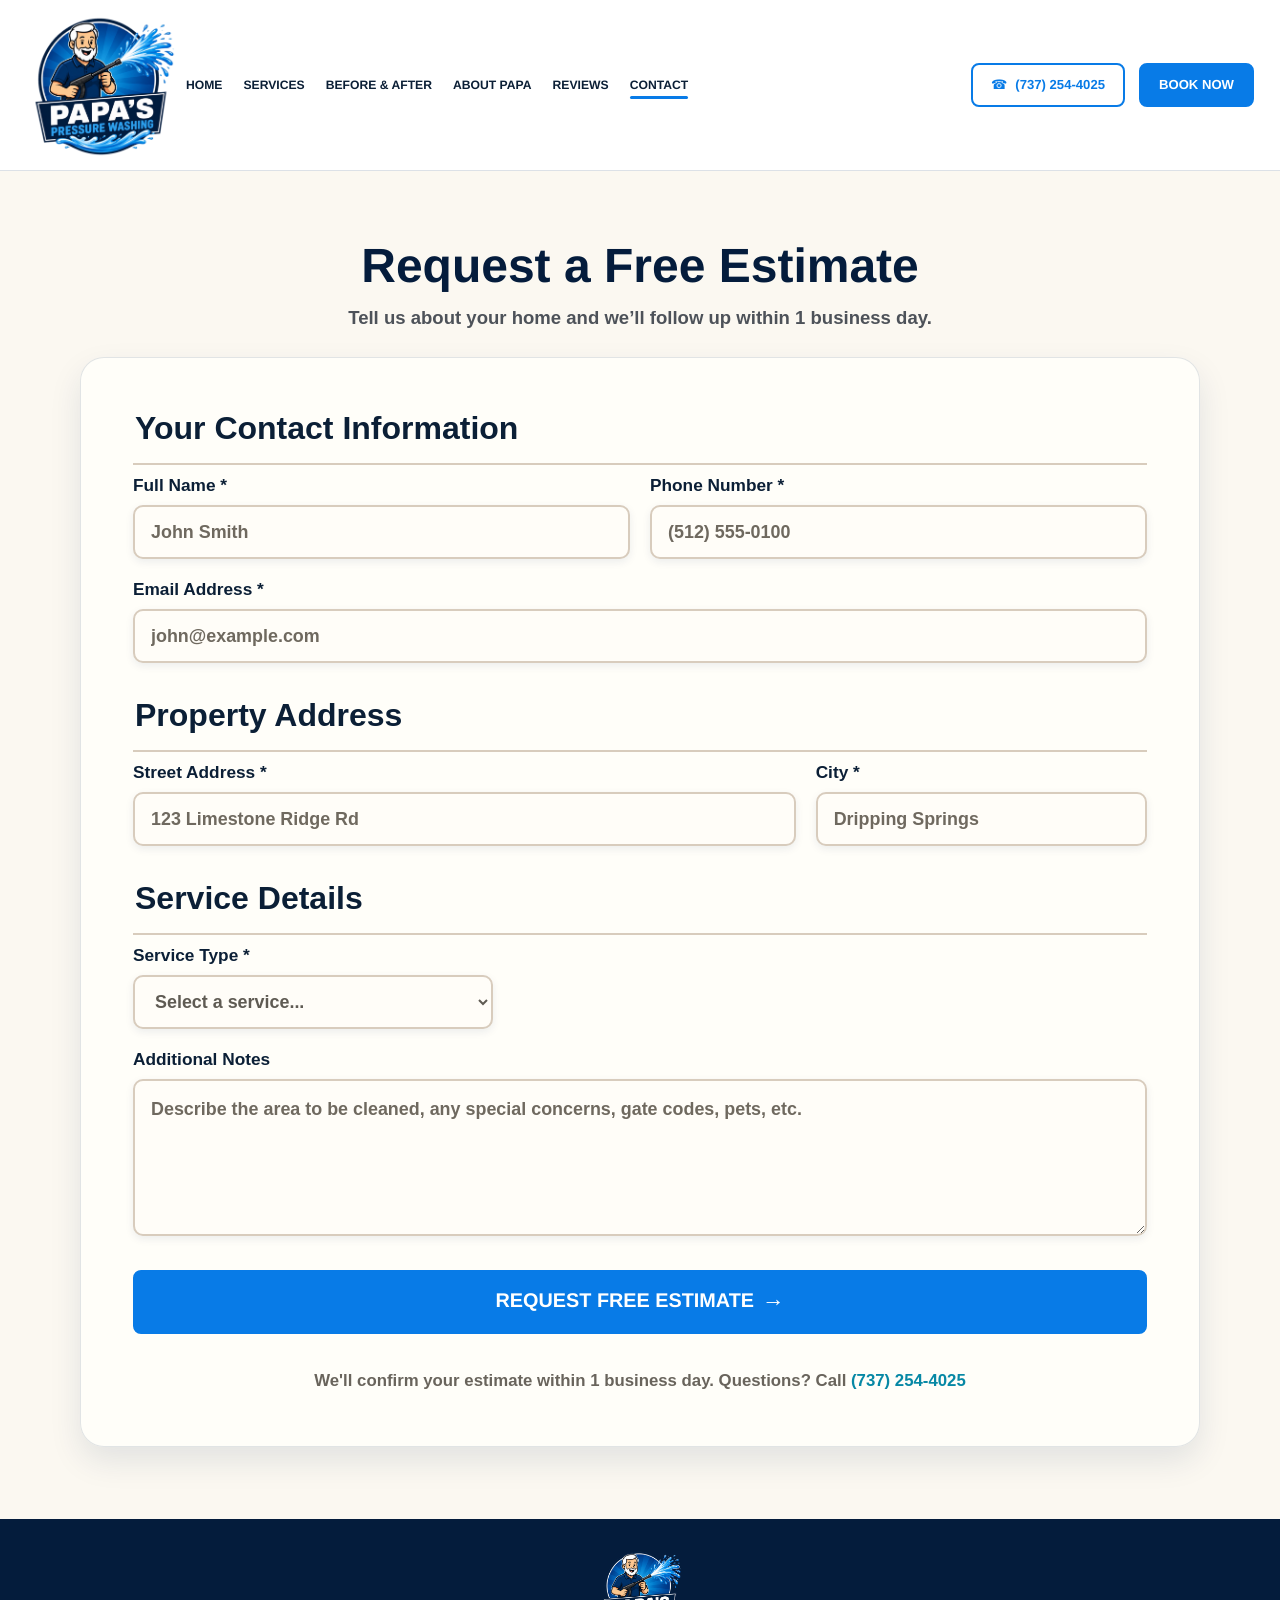
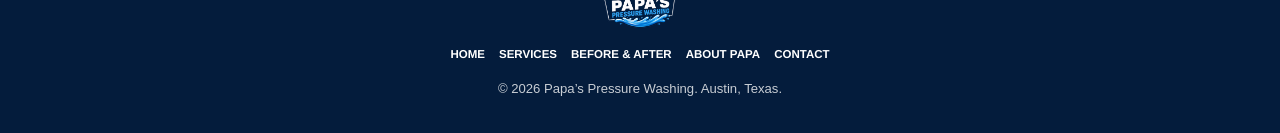
==== contact.html @ c8d40ce7 "Add files via upload" ====
<!doctype html>
<html lang="en">
<head>
  <meta charset="utf-8" />
  <meta name="viewport" content="width=device-width, initial-scale=1" />
  <title>Request a Free Estimate | Papa's Pressure Washing Austin</title>
  <meta name="description" content="Request a free estimate from Papa's Pressure Washing for Austin driveway cleaning, window cleaning, house washing, patios, sidewalks, and exterior cleaning." />
  <link rel="stylesheet" href="styles.css" />
</head>
<body class="contact-page">
  <a class="skip-link" href="#main">Skip to content</a>

  <header class="site-header" id="top">
    <a class="brand" href="index.html#top" aria-label="Papa's Pressure Washing home">
      <img src="assets/logo-high-res.png" alt="Papa's Pressure Washing logo" />
    </a>

    <nav class="main-nav" aria-label="Main navigation">
      <a href="index.html#top">Home</a>
      <a href="services.html">Services</a>
      <a href="index.html#before-after">Before &amp; After</a>
      <a href="index.html#why-papa">About Papa</a>
      <a href="index.html#why-papa">Reviews</a>
      <a href="contact.html" aria-current="page">Contact</a>
    </nav>

    <div class="header-actions" aria-label="Contact actions">
      <a class="phone-pill" href="tel:7372544025" data-phone-link>
        <span aria-hidden="true">☎</span>
        <span>(737) 254-4025</span>
      </a>
      <a class="btn btn-primary" href="#estimate-form">
        <span>Book Now</span>
      </a>
    </div>

    <button class="menu-toggle" type="button" aria-label="Open mobile menu" aria-controls="mobile-menu" aria-expanded="false" data-menu-toggle>
      <span aria-hidden="true"></span>
      <span aria-hidden="true"></span>
      <span aria-hidden="true"></span>
    </button>

    <div class="mobile-menu-backdrop" data-menu-backdrop hidden></div>
    <aside class="mobile-menu" id="mobile-menu" aria-label="Mobile navigation" hidden>
      <div class="mobile-menu-header">
        <img src="assets/logo-high-res.png" alt="Papa's Pressure Washing logo" />
        <button class="menu-close" type="button" aria-label="Close mobile menu" data-menu-close>
          <span aria-hidden="true">×</span>
        </button>
      </div>
      <nav class="mobile-menu-nav" aria-label="Mobile main navigation">
        <a href="index.html#top">Home</a>
        <a href="services.html">Services</a>
        <a href="index.html#before-after">Before &amp; After</a>
        <a href="index.html#why-papa">About Papa</a>
        <a href="index.html#why-papa">Reviews</a>
        <a href="contact.html" aria-current="page">Contact</a>
      </nav>
      <div class="mobile-menu-actions">
        <a class="btn btn-primary" href="#estimate-form">Schedule Your Cleaning</a>
        <a class="btn btn-secondary" href="tel:7372544025" data-phone-link>Call Papa Now</a>
      </div>
    </aside>
  </header>

  <main id="main">
    <section class="contact-section section">
      <div class="contact-intro">
        <h1>Request a Free Estimate</h1>
        <p>Tell us about your home and we’ll follow up within 1 business day.</p>
      </div>

      <div class="estimate-card">
        <form id="estimate-form" class="estimate-form" name="contact" method="POST" data-netlify="true" netlify-honeypot="bot-field" action="/thank-you.html">
          <input type="hidden" name="form-name" value="contact" />
          <p class="form-hidden">
            <label>Do not fill this out if you are human: <input name="bot-field" /></label>
          </p>

          <fieldset>
            <legend>Your Contact Information</legend>
            <div class="form-grid form-grid-two">
              <label>
                <span>Full Name *</span>
                <input type="text" name="full-name" autocomplete="name" placeholder="John Smith" required />
              </label>
              <label>
                <span>Phone Number *</span>
                <input type="tel" name="phone" autocomplete="tel" placeholder="(512) 555-0100" required />
              </label>
            </div>
            <label>
              <span>Email Address *</span>
              <input type="email" name="email" autocomplete="email" placeholder="john@example.com" required />
            </label>
          </fieldset>

          <fieldset>
            <legend>Property Address</legend>
            <div class="form-grid form-grid-address">
              <label>
                <span>Street Address *</span>
                <input type="text" name="street-address" autocomplete="street-address" placeholder="123 Limestone Ridge Rd" required />
              </label>
              <label>
                <span>City *</span>
                <input type="text" name="city" autocomplete="address-level2" placeholder="Dripping Springs" required />
              </label>
            </div>
          </fieldset>

          <fieldset>
            <legend>Service Details</legend>
            <label class="service-select-label">
              <span>Service Type *</span>
              <select name="service-type" required>
                <option value="" selected disabled>Select a service...</option>
                <option value="Driveway & Concrete Cleaning">Driveway &amp; Concrete Cleaning</option>
                <option value="Window Cleaning">Window Cleaning</option>
                <option value="House Washing">House Washing</option>
                <option value="Deck & Patio Cleaning">Deck &amp; Patio Cleaning</option>
                <option value="Sidewalk Cleaning">Sidewalk Cleaning</option>
                <option value="Other">Other</option>
              </select>
            </label>

            <label>
              <span>Additional Notes</span>
              <textarea name="additional-notes" rows="5" placeholder="Describe the area to be cleaned, any special concerns, gate codes, pets, etc."></textarea>
            </label>
          </fieldset>

          <button class="btn btn-primary estimate-submit" type="submit">Request Free Estimate</button>
          <p class="estimate-footnote">We'll confirm your estimate within 1 business day. Questions? Call <a href="tel:7372544025" data-phone-link>(737) 254-4025</a></p>
        </form>
      </div>
    </section>
  </main>

  <footer class="site-footer">
    <a class="footer-brand" href="index.html#top" aria-label="Papa's Pressure Washing home">
      <img src="assets/logo-high-res.png" alt="Papa's Pressure Washing logo" />
    </a>
    <nav aria-label="Footer navigation">
      <a href="index.html#top">Home</a>
      <a href="services.html">Services</a>
      <a href="index.html#before-after">Before &amp; After</a>
      <a href="index.html#why-papa">About Papa</a>
      <a href="contact.html">Contact</a>
    </nav>
    <p>© <span id="year"></span> Papa’s Pressure Washing. Austin, Texas.</p>
  </footer>

  <div class="mobile-cta" aria-label="Quick contact actions">
    <a href="tel:7372544025" data-phone-link>
      <span aria-hidden="true">☎</span>
      <span>Call Papa</span>
    </a>
    <a href="#estimate-form">
      <span>Schedule Now</span>
    </a>
  </div>

  <script src="script.js"></script>
</body>
</html>
---- styles.css ----
:root {
  --navy: #082a57;
  --navy-deep: #041c3c;
  --blue: #087be7;
  --blue-dark: #0564c2;
  --sky: #e7f7ff;
  --sky-strong: #cfefff;
  --yellow: #ffd45d;
  --green: #78b95d;
  --cream: #fff7e8;
  --ink: #0b1f36;
  --muted: #52667d;
  --white: #ffffff;
  --line: rgba(8, 42, 87, 0.14);
  --shadow: 0 18px 44px rgba(8, 42, 87, 0.16);
  --shadow-soft: 0 12px 26px rgba(8, 42, 87, 0.1);
  --radius: 8px;
}

* {
  box-sizing: border-box;
}

html {
  scroll-behavior: smooth;
  scroll-padding-top: 94px;
  text-rendering: optimizeLegibility;
  -webkit-text-size-adjust: 100%;
}

body {
  margin: 0;
  padding-bottom: 76px;
  color: var(--ink);
  background: var(--white);
  font-family: "Avenir Next", "Trebuchet MS", Arial, sans-serif;
  font-synthesis-weight: none;
  letter-spacing: 0;
  -webkit-font-smoothing: antialiased;
  -moz-osx-font-smoothing: grayscale;
}

img {
  display: block;
  max-width: 100%;
}

a {
  color: inherit;
}

p {
  margin: 0;
  line-height: 1.55;
}

h1,
h2,
h3 {
  margin: 0;
  color: var(--navy);
  font-family: "Avenir Next", "Trebuchet MS", Arial, sans-serif;
  font-weight: 900;
  letter-spacing: 0;
  text-rendering: geometricPrecision;
}

h1,
h2 {
  text-transform: uppercase;
}

h1 {
  max-width: 760px;
  font-family: "Avenir Next Condensed", "Arial Narrow", "Arial Black", sans-serif;
  font-size: 3.05rem;
  line-height: 0.95;
  color: var(--navy-deep);
}

h1 > span {
  display: block;
  white-space: nowrap;
}

.headline-blue {
  color: var(--blue);
  font-size: 0.9em;
}

h2 {
  font-size: 2.4rem;
  line-height: 1;
}

h3 {
  font-size: 1.08rem;
  line-height: 1.1;
}

.skip-link {
  position: absolute;
  left: 12px;
  top: 12px;
  z-index: 200;
  transform: translateY(-160%);
  padding: 10px 12px;
  border-radius: var(--radius);
  color: var(--white);
  background: var(--navy);
  font-weight: 900;
}

.skip-link:focus {
  transform: translateY(0);
}

.site-header {
  position: sticky;
  top: 0;
  z-index: 100;
  display: flex;
  align-items: center;
  justify-content: space-between;
  min-height: 82px;
  padding: 10px 16px;
  border-bottom: 1px solid var(--line);
  background: rgba(255, 255, 255, 0.94);
  backdrop-filter: blur(16px);
}

.brand {
  display: inline-flex;
  align-items: center;
  flex: 0 0 auto;
  text-decoration: none;
}

.brand img {
  width: auto;
  height: auto;
  max-width: 104px;
  border-radius: var(--radius);
  background: transparent;
  object-fit: contain;
}

.main-nav,
.header-actions {
  display: none;
}

.main-nav {
  align-items: center;
  gap: 20px;
  font-size: 0.8rem;
  font-weight: 900;
  text-transform: uppercase;
  text-rendering: geometricPrecision;
}

.main-nav a {
  position: relative;
  text-decoration: none;
}

.main-nav a::after {
  position: absolute;
  right: 0;
  bottom: -7px;
  left: 0;
  height: 3px;
  border-radius: 99px;
  background: var(--blue);
  content: "";
  opacity: 0;
  transform: translateY(4px);
  transition: opacity 160ms ease, transform 160ms ease;
}

.main-nav a:hover::after,
.main-nav a:focus-visible::after,
.main-nav a[aria-current="page"]::after {
  opacity: 1;
  transform: translateY(0);
}

.btn,
.phone-pill {
  display: inline-flex;
  align-items: center;
  justify-content: center;
  gap: 8px;
  min-height: 46px;
  border: 2px solid var(--blue);
  border-radius: var(--radius);
  font-size: 0.86rem;
  font-weight: 900;
  line-height: 1;
  text-align: center;
  text-decoration: none;
  text-transform: uppercase;
  white-space: nowrap;
  -webkit-font-smoothing: antialiased;
  -moz-osx-font-smoothing: grayscale;
  text-rendering: geometricPrecision;
  transition: transform 160ms ease, box-shadow 160ms ease, background 160ms ease;
}

.btn {
  padding: 13px 18px;
}

.btn:hover,
.btn:focus-visible,
.phone-pill:hover,
.phone-pill:focus-visible {
  transform: translateY(-2px);
  box-shadow: var(--shadow-soft);
}

.btn-primary {
  color: var(--white);
  background: var(--blue);
}

.btn-primary:hover,
.btn-primary:focus-visible {
  background: var(--blue-dark);
}

.btn-secondary {
  color: var(--navy);
  background: var(--white);
}

.btn-secondary-dark {
  color: var(--white);
  border-color: rgba(255, 255, 255, 0.75);
  background: transparent;
}

.btn-outline {
  color: var(--blue);
  background: var(--white);
}

.btn-large {
  min-height: 52px;
  padding: 16px 20px;
}

.btn-small {
  min-height: 40px;
  padding: 12px 18px;
  font-size: 0.78rem;
}

.btn-call-stack {
  min-height: 58px;
}

.call-stack {
  display: grid;
  gap: 3px;
}

.call-number {
  color: var(--blue);
  font-size: 0.82em;
}

.phone-pill {
  min-height: 46px;
  padding: 12px 18px;
  color: var(--blue);
  background: var(--white);
}

.menu-toggle {
  display: inline-grid;
  place-items: center;
  gap: 5px;
  width: 48px;
  height: 48px;
  margin-left: auto;
  border: 2px solid var(--blue);
  border-radius: var(--radius);
  color: var(--navy);
  background: var(--white);
  cursor: pointer;
  box-shadow: 0 8px 18px rgba(8, 42, 87, 0.1);
}

.menu-toggle span {
  display: block;
  width: 22px;
  height: 3px;
  border-radius: 99px;
  background: var(--navy);
}

.mobile-menu-backdrop {
  position: fixed;
  inset: 0;
  z-index: 180;
  background: rgba(4, 28, 60, 0.46);
  opacity: 0;
  pointer-events: none;
  transition: opacity 180ms ease;
}

.mobile-menu {
  position: fixed;
  top: 0;
  right: 0;
  z-index: 190;
  display: grid;
  grid-template-rows: auto 1fr auto;
  width: min(88vw, 380px);
  height: 100dvh;
  padding: 18px;
  border-left: 1px solid var(--line);
  background: linear-gradient(180deg, #ffffff 0, #f3fbff 100%);
  box-shadow: -18px 0 46px rgba(4, 28, 60, 0.22);
  transform: translateX(105%);
  transition: transform 220ms ease;
}

.mobile-menu[hidden],
.mobile-menu-backdrop[hidden] {
  display: none;
}

.mobile-menu-header {
  display: flex;
  align-items: flex-start;
  justify-content: space-between;
  gap: 16px;
  padding-bottom: 16px;
  border-bottom: 1px solid var(--line);
}

.mobile-menu-header img {
  width: auto;
  height: auto;
  max-width: 128px;
  object-fit: contain;
}

.menu-close {
  display: inline-grid;
  place-items: center;
  width: 42px;
  height: 42px;
  border: 2px solid var(--blue);
  border-radius: var(--radius);
  color: var(--navy);
  background: var(--white);
  cursor: pointer;
  font-size: 2rem;
  font-weight: 900;
  line-height: 1;
}

.mobile-menu-nav {
  display: grid;
  align-content: start;
  gap: 8px;
  padding: 20px 0;
}

.mobile-menu-nav a {
  padding: 14px 12px;
  border-radius: var(--radius);
  color: var(--navy-deep);
  font-size: 1.02rem;
  font-weight: 900;
  text-decoration: none;
  text-transform: uppercase;
}

.mobile-menu-nav a:hover,
.mobile-menu-nav a:focus-visible,
.mobile-menu-nav a[aria-current="page"] {
  color: var(--white);
  background: var(--blue);
}

.mobile-menu-actions {
  display: grid;
  gap: 10px;
  padding-top: 16px;
  border-top: 1px solid var(--line);
}

.mobile-menu-actions .btn {
  width: 100%;
  min-height: 50px;
}

body.mobile-menu-open {
  overflow: hidden;
}

body.mobile-menu-open .mobile-menu-backdrop {
  opacity: 1;
  pointer-events: auto;
}

body.mobile-menu-open .mobile-menu {
  transform: translateX(0);
}

.section {
  padding: 58px 18px;
}

.section-heading {
  max-width: 780px;
  margin: 0 auto 24px;
  text-align: center;
}

.eyebrow {
  margin-bottom: 6px;
  color: var(--blue);
  font-size: 0.98rem;
  font-weight: 900;
  text-transform: uppercase;
}

.section-intro {
  max-width: 610px;
  margin: -8px auto 26px;
  color: var(--ink);
  text-align: center;
}

.section-blue {
  position: relative;
  overflow: hidden;
  background:
    linear-gradient(180deg, var(--sky) 0, #f7fcff 54%, var(--white) 100%);
}

.section-blue::before {
  position: absolute;
  top: -50px;
  right: -4%;
  left: -4%;
  height: 110px;
  border-radius: 0 0 50% 50%;
  background: var(--sky);
  content: "";
}

.section-blue > * {
  position: relative;
  z-index: 1;
}

.hero {
  position: relative;
  display: grid;
  gap: 28px;
  overflow: hidden;
  padding-top: 22px;
  background: var(--white);
}

.hero::after {
  position: absolute;
  right: -6%;
  bottom: -56px;
  left: -6%;
  z-index: 2;
  height: 126px;
  border-radius: 50% 50% 0 0;
  background: var(--sky);
  content: "";
  pointer-events: none;
}

.hero-copy {
  position: relative;
  z-index: 3;
  max-width: 720px;
  margin: 0 auto;
  text-align: center;
}

.hero-subheadline {
  max-width: 680px;
  margin: 18px auto 0;
  color: #1a2e44;
  font-size: 1.07rem;
  font-weight: 700;
}

.hero-actions {
  display: grid;
  gap: 12px;
  max-width: 420px;
  margin: 22px auto 0;
}

.hero-actions .btn {
  width: 100%;
}

.hero-proof {
  display: grid;
  grid-template-columns: repeat(3, minmax(0, 1fr));
  gap: 8px;
  max-width: 480px;
  margin: 22px auto 0;
  background: transparent;
}

.proof-item {
  display: flex;
  flex-direction: column;
  align-items: center;
  justify-content: center;
  gap: 8px;
  min-height: 76px;
  color: var(--navy);
  font-size: 0.72rem;
  font-weight: 900;
  line-height: 1.15;
  text-align: center;
  text-rendering: geometricPrecision;
  background: transparent;
}

.proof-copy {
  display: grid;
  gap: 2px;
}

.proof-icon {
  flex: 0 0 auto;
  display: inline-flex;
  align-items: center;
  justify-content: center;
}

.proof-icon {
  width: 44px;
  height: 44px;
}

.proof-icon svg {
  display: block;
  width: 100%;
  height: 100%;
}

.proof-icon img {
  display: block;
  width: 100%;
  height: 100%;
  object-fit: contain;
}

.proof-handshake {
  width: 50px;
  height: 34px;
}

.proof-shield path:first-child {
  fill: var(--navy-deep);
}

.proof-shield path:nth-child(2) {
  fill: var(--blue);
  stroke: var(--white);
  stroke-width: 1.6;
}

.proof-shield path:nth-child(3) {
  fill: none;
  stroke: var(--white);
  stroke-linecap: round;
  stroke-linejoin: round;
  stroke-width: 4.2;
}

.proof-family circle:nth-of-type(1) {
  fill: var(--blue);
}

.proof-family path:nth-of-type(1) {
  fill: var(--navy);
}

.proof-family circle:nth-of-type(2) {
  fill: var(--blue);
}

.proof-family path:nth-of-type(2) {
  fill: var(--navy-deep);
}

.proof-family circle:nth-of-type(3) {
  fill: var(--white);
  stroke: var(--navy);
  stroke-width: 3;
}

.hero-visual {
  position: relative;
  z-index: 1;
  min-height: 0;
  max-width: 720px;
  margin: 0 auto;
  width: 100%;
  overflow: hidden;
  border-radius: var(--radius);
  aspect-ratio: 3 / 2;
  background: var(--sky);
}

.hero-composition {
  position: absolute;
  inset: 0;
  width: 100%;
  height: 100%;
  object-fit: cover;
}

.compare-card,
.split-visual {
  position: relative;
  overflow: hidden;
  border: 7px solid var(--white);
  border-radius: var(--radius);
  background: var(--sky);
  box-shadow: var(--shadow);
  isolation: isolate;
}

.compare-before,
.compare-after,
.compare-after img {
  position: absolute;
  inset: 0;
  width: 100%;
  height: 100%;
  object-fit: cover;
}

.compare-before {
  z-index: 1;
}

.compare-after {
  z-index: 2;
  clip-path: inset(0 0 0 var(--split));
}

.compare-label {
  position: absolute;
  top: 12px;
  z-index: 5;
  padding: 7px 10px;
  border-radius: 6px;
  color: var(--white);
  background: rgba(8, 42, 87, 0.9);
  font-size: 0.68rem;
  font-weight: 900;
  text-transform: uppercase;
}

.compare-label-before {
  left: 12px;
}

.compare-label-after {
  right: 12px;
  background: var(--blue);
}

.compare-divider {
  position: absolute;
  top: 0;
  bottom: 0;
  left: var(--split);
  z-index: 4;
  width: 3px;
  background: var(--white);
  transform: translateX(-50%);
}

.compare-divider span {
  position: absolute;
  top: 50%;
  left: 50%;
  display: grid;
  place-items: center;
  width: 42px;
  height: 42px;
  border-radius: 50%;
  color: var(--navy);
  background: var(--white);
  box-shadow: 0 8px 20px rgba(8, 42, 87, 0.22);
  font-size: 1.05rem;
  font-weight: 900;
  transform: translate(-50%, -50%);
}

.compare-control {
  position: absolute;
  inset: 0;
  z-index: 8;
  width: 100%;
  height: 100%;
  margin: 0;
  cursor: ew-resize;
  opacity: 0;
}

.split-heading h2 {
  position: relative;
  display: inline-block;
}

.split-heading h2::before,
.split-heading h2::after {
  position: absolute;
  top: 0.15em;
  color: var(--yellow);
  content: "✦";
  font-size: 1.25rem;
}

.split-heading h2::before {
  left: -28px;
}

.split-heading h2::after {
  right: -28px;
}

.trust-grid,
.service-grid,
.steps {
  display: grid;
  gap: 16px;
}

.trust-card,
.service-card,
.step-card {
  border: 1px solid rgba(8, 42, 87, 0.08);
  border-radius: var(--radius);
  background: var(--white);
  box-shadow: var(--shadow-soft);
}

.before-after-grid {
  display: grid;
  grid-template-columns: 1fr;
  gap: clamp(18px, 2.4vw, 28px);
  width: min(100%, 1280px);
  margin: 30px auto 0;
}

.before-after-card {
  overflow: hidden;
  border-radius: 24px;
  background: var(--white);
  box-shadow: var(--shadow-soft);
  transition: all 0.25s ease;
}

.before-after-card:hover,
.before-after-card:focus-within {
  transform: translateY(-4px);
  box-shadow: var(--shadow);
}

.before-after-card img {
  display: block;
  width: 100%;
  height: auto;
  object-fit: contain;
  image-rendering: auto;
  backface-visibility: hidden;
  transform: translateZ(0);
}

.split-visual {
  aspect-ratio: 4 / 5;
  border-width: 5px;
  box-shadow: none;
}

.trust {
  background: var(--white);
}

.trust-grid {
  max-width: 1110px;
  margin: 0 auto;
}

.trust-card {
  display: grid;
  gap: 10px;
  justify-items: center;
  min-height: 205px;
  padding: 24px 18px;
  text-align: center;
  transition: transform 180ms ease, box-shadow 180ms ease;
}

.trust-card:hover,
.trust-card:focus-within {
  transform: translateY(-4px);
  box-shadow: var(--shadow);
}

.trust-card p {
  max-width: 260px;
  color: #1f3248;
  font-size: 0.95rem;
  font-weight: 700;
}

.trust-image {
  width: 100px;
  max-width: 100%;
  height: auto;
  object-fit: contain;
}

.services {
  padding-top: 72px;
}

.service-grid {
  max-width: 1160px;
  margin: 0 auto;
}

.service-card {
  display: grid;
  grid-template-rows: auto 1fr;
  height: 100%;
  overflow: hidden;
  border-radius: 18px;
  transition: all 0.25s ease;
}

.service-card:hover,
.service-card:focus-within {
  transform: translateY(-6px);
  box-shadow: var(--shadow);
}

.service-card img {
  width: 100%;
  height: 220px;
  border-radius: 18px 18px 0 0;
  object-fit: cover;
}

.service-card div {
  display: grid;
  grid-template-rows: auto 1fr auto;
  gap: 12px;
  padding: 18px;
  text-align: center;
}

.service-card p {
  color: #22364d;
  font-size: 0.95rem;
  font-weight: 700;
}

.service-card .btn {
  justify-self: center;
}

.how {
  background: var(--white);
}

.steps {
  max-width: 1160px;
  margin: 0 auto;
}

.step-card {
  display: grid;
  gap: 16px;
  justify-items: center;
  padding: 24px 18px;
  text-align: center;
  transition: all 0.25s ease;
}

.step-card:hover,
.step-card:focus-within {
  transform: translateY(-5px);
  box-shadow: var(--shadow);
}

.step-card img {
  width: 100%;
  max-width: 260px;
  height: auto;
  object-fit: contain;
}

.step-card div {
  padding: 0 8px 8px;
}

.step-card h3 {
  margin-bottom: 7px;
  color: var(--navy-deep);
  text-transform: uppercase;
}

.step-card p {
  color: #22364d;
  font-size: 0.95rem;
  font-weight: 700;
}

.area {
  position: relative;
  overflow: hidden;
  min-height: 390px;
  display: grid;
  place-items: center;
  padding: 60px 18px;
  text-align: center;
}

.area > img {
  position: absolute;
  inset: 0;
  width: 100%;
  height: 100%;
  opacity: 0.5;
  object-fit: cover;
}

.area::after {
  position: absolute;
  inset: 0;
  background:
    radial-gradient(ellipse at center, rgba(255, 255, 255, 0.76) 0 34%, rgba(255, 255, 255, 0.2) 72%),
    linear-gradient(180deg, rgba(255, 255, 255, 0.5), rgba(232, 247, 255, 0.22));
  content: "";
}

.area-copy {
  position: relative;
  z-index: 1;
  max-width: 690px;
  color: var(--ink);
}

.area h2 {
  margin-bottom: 14px;
}

.area p:not(.eyebrow) {
  margin-bottom: 22px;
  font-weight: 800;
}

.final-cta {
  display: grid;
  gap: 20px;
  align-items: center;
  padding: 34px 18px;
  color: var(--white);
  background: linear-gradient(90deg, #06346d 0, var(--navy-deep) 100%);
  text-align: center;
}

.final-cta h2,
.final-cta p {
  color: var(--white);
}

.final-cta h2 {
  font-size: 2rem;
}

.final-cta p {
  margin-top: 8px;
  font-weight: 800;
}

.final-cta-art {
  display: none;
}

.final-actions {
  display: grid;
  gap: 10px;
}

.site-footer {
  display: grid;
  gap: 18px;
  justify-items: center;
  padding: 28px 18px 34px;
  color: var(--white);
  background: var(--navy-deep);
  text-align: center;
}

.footer-brand img {
  width: auto;
  height: auto;
  max-width: 84px;
  border-radius: var(--radius);
  background: transparent;
  object-fit: contain;
}

.site-footer nav {
  display: flex;
  flex-wrap: wrap;
  justify-content: center;
  gap: 14px;
  font-size: 0.72rem;
  font-weight: 900;
  text-transform: uppercase;
  text-rendering: geometricPrecision;
}

.site-footer a {
  text-decoration: none;
}

.site-footer p {
  color: rgba(255, 255, 255, 0.78);
  font-size: 0.82rem;
}

.mobile-cta {
  position: fixed;
  right: 0;
  bottom: 0;
  left: 0;
  z-index: 160;
  display: grid;
  grid-template-columns: 1fr 1fr;
  background: var(--white);
  box-shadow: 0 -10px 28px rgba(8, 42, 87, 0.22);
}

.mobile-cta a {
  display: inline-flex;
  align-items: center;
  justify-content: center;
  gap: 8px;
  min-height: 68px;
  padding: 12px 10px;
  color: var(--white);
  background: var(--navy);
  font-size: 0.92rem;
  font-weight: 900;
  text-align: center;
  text-decoration: none;
  text-transform: uppercase;
  text-rendering: geometricPrecision;
}

.mobile-cta a:last-child {
  background: var(--blue);
}

.services-page {
  background: linear-gradient(180deg, #ffffff 0, #f8fbff 42%, #ffffff 100%);
}

.service-details {
  padding-top: 34px;
  background: #fbf8f1;
}

.services-page .section-heading {
  width: 100%;
  margin-bottom: 22px;
  text-align: center;
}

.services-page .section-heading h1 {
  width: 100%;
  max-width: none;
  margin: 0 auto;
  font-size: clamp(2rem, 7vw, 2.7rem);
  line-height: 1;
}

.contact-page,
.thank-you-page {
  background: #fbf8f1;
}

.contact-section {
  padding-top: 34px;
  background: #fbf8f1;
}

.contact-intro {
  max-width: 760px;
  margin: 0 auto 24px;
  text-align: center;
}

.contact-intro h1,
.thanks-card h1 {
  max-width: none;
  margin: 0 auto;
  color: var(--navy-deep);
  font-size: clamp(2rem, 8vw, 3rem);
  line-height: 1.02;
  text-transform: none;
}

.contact-intro p {
  max-width: 610px;
  margin: 12px auto 0;
  color: #4d5259;
  font-size: clamp(1rem, 2.8vw, 1.16rem);
  font-weight: 800;
}

.estimate-card,
.thanks-card {
  width: min(100%, 1120px);
  margin: 0 auto;
  border: 1px solid rgba(8, 42, 87, 0.12);
  border-radius: 24px;
  background: rgba(255, 254, 249, 0.96);
  box-shadow: 0 14px 32px rgba(8, 42, 87, 0.1);
}

.estimate-card {
  padding: clamp(22px, 5vw, 52px);
}

.estimate-form {
  display: grid;
  gap: 34px;
}

.form-hidden {
  display: none;
}

.estimate-form fieldset {
  display: grid;
  gap: 20px;
  margin: 0;
  padding: 0;
  border: 0;
}

.estimate-form legend {
  width: 100%;
  margin-bottom: 10px;
  padding-bottom: 16px;
  border-bottom: 2px solid #d8ccbd;
  color: var(--ink);
  font-size: clamp(1.35rem, 5vw, 2rem);
  font-weight: 900;
}

.estimate-form label {
  display: grid;
  gap: 9px;
  color: var(--ink);
  font-size: clamp(0.98rem, 2.6vw, 1.08rem);
  font-weight: 900;
}

.estimate-form input,
.estimate-form select,
.estimate-form textarea {
  width: 100%;
  border: 2px solid #d8ccbd;
  border-radius: 10px;
  color: var(--ink);
  background: #fffdf8;
  box-shadow: 0 3px 8px rgba(8, 42, 87, 0.08);
  font: inherit;
  font-size: clamp(1rem, 2.8vw, 1.12rem);
  font-weight: 700;
  line-height: 1.35;
}

.estimate-form input,
.estimate-form select {
  min-height: 54px;
  padding: 12px 16px;
}

.estimate-form textarea {
  min-height: 132px;
  padding: 16px;
  resize: vertical;
}

.estimate-form select {
  color: #5f5b53;
  cursor: pointer;
}

.estimate-form input::placeholder,
.estimate-form textarea::placeholder {
  color: #6f695f;
  opacity: 1;
}

.estimate-form input:focus,
.estimate-form select:focus,
.estimate-form textarea:focus {
  outline: 3px solid rgba(8, 123, 231, 0.18);
  border-color: var(--blue);
}

.form-grid {
  display: grid;
  gap: 20px;
}

.service-select-label {
  max-width: 360px;
}

.estimate-submit {
  width: 100%;
  min-height: 64px;
  border-color: var(--blue);
  background: var(--blue);
  font-size: clamp(1rem, 3vw, 1.24rem);
}

.estimate-submit::after {
  content: "→";
  font-size: 1.4rem;
  line-height: 0;
}

.estimate-submit:hover,
.estimate-submit:focus-visible {
  background: var(--blue-dark);
  border-color: var(--blue-dark);
}

.estimate-footnote {
  color: #69645c;
  font-size: clamp(0.95rem, 2.4vw, 1.05rem);
  font-weight: 700;
  text-align: center;
}

.estimate-footnote a {
  color: #0788a5;
  font-weight: 900;
  text-decoration: none;
}

.thank-you-section {
  display: grid;
  min-height: 58vh;
  place-items: center;
  background: #fbf8f1;
}

.thanks-card {
  display: grid;
  gap: 20px;
  max-width: 820px;
  padding: clamp(30px, 7vw, 62px);
  text-align: center;
}

.thanks-card p {
  max-width: 610px;
  margin: 0 auto;
  color: #4d5259;
  font-size: clamp(1rem, 2.8vw, 1.18rem);
  font-weight: 800;
}

.thanks-actions {
  display: grid;
  gap: 12px;
  width: min(100%, 520px);
  margin: 8px auto 0;
}

.service-detail-list {
  display: grid;
  gap: 24px;
  width: min(100%, 1180px);
  margin: 0 auto;
}

.service-detail-card {
  display: grid;
  gap: 22px;
  padding: clamp(22px, 4vw, 42px);
  border: 1px solid rgba(8, 42, 87, 0.12);
  border-radius: 24px;
  background: rgba(255, 254, 249, 0.96);
  box-shadow: 0 14px 32px rgba(8, 42, 87, 0.1);
}

.service-detail-media {
  width: 132px;
  height: 132px;
  overflow: hidden;
  border-radius: 22px;
  background: #e9e1d1;
  box-shadow: inset 0 0 0 1px rgba(8, 42, 87, 0.08);
}

.service-detail-media img {
  width: 100%;
  height: 100%;
  object-fit: cover;
}

.service-detail-body {
  display: grid;
  gap: 20px;
}

.service-detail-header {
  display: grid;
  gap: 8px;
}

.service-detail-header h3 {
  color: var(--ink);
  font-size: clamp(1.45rem, 5.8vw, 2.05rem);
  line-height: 1.06;
  text-transform: none;
}

.service-time {
  display: inline-flex;
  align-items: center;
  gap: 8px;
  color: #5b5d5f;
  font-size: 0.92rem;
  font-weight: 800;
}

.service-time::before {
  content: "◷";
  color: var(--navy);
  font-size: 1.05rem;
  line-height: 1;
}

.service-description {
  color: #4d5259;
  font-size: clamp(0.96rem, 2vw, 1.08rem);
  font-weight: 700;
  line-height: 1.58;
}

.service-checklist {
  display: grid;
  gap: 14px;
  margin: 0;
  padding: 0;
  list-style: none;
}

.service-checklist li {
  position: relative;
  min-height: 32px;
  padding-left: 42px;
  color: #4f555d;
  font-size: clamp(0.92rem, 2vw, 1rem);
  font-weight: 800;
  line-height: 1.35;
}

.service-checklist li::before {
  position: absolute;
  top: 0;
  left: 0;
  display: grid;
  place-items: center;
  width: 26px;
  height: 26px;
  border: 2px solid rgba(70, 126, 82, 0.72);
  border-radius: 50%;
  color: #5d9868;
  content: "✓";
  font-size: 0.88rem;
  font-weight: 900;
  line-height: 1;
}

.pricing-guide {
  padding: 18px 20px;
  border-radius: 18px;
  color: #3e434a;
  background: #e9e1d1;
  font-size: clamp(0.9rem, 1.8vw, 1rem);
  font-weight: 700;
}

.pricing-guide strong {
  color: var(--ink);
  font-weight: 900;
}

.service-book-button {
  justify-self: start;
  min-width: min(100%, 280px);
  background: var(--blue);
  border-color: var(--blue);
  font-size: 0.82rem;
}

.service-book-button::after {
  content: "→";
  font-size: 1.3rem;
  line-height: 0;
}

.service-book-button:hover,
.service-book-button:focus-visible {
  background: var(--blue-dark);
  border-color: var(--blue-dark);
}

@media (min-width: 640px) {
  body {
    padding-bottom: 0;
  }

  h1 {
    font-size: 4.2rem;
  }

  h2 {
    font-size: 3rem;
  }

  .section {
    padding: 72px 32px;
  }

  .hero-actions,
  .final-actions {
    grid-template-columns: repeat(2, minmax(0, 1fr));
    max-width: 590px;
  }

  .hero-proof {
    grid-template-columns: repeat(3, minmax(0, 1fr));
    max-width: 670px;
  }

  .proof-item {
    flex-direction: row;
    align-items: flex-start;
    min-height: 58px;
    font-size: 0.78rem;
    text-align: left;
  }

  .before-after-grid {
    grid-template-columns: repeat(2, minmax(0, 1fr));
  }

  .trust-grid,
  .service-grid {
    grid-template-columns: repeat(2, minmax(0, 1fr));
  }

  .mobile-cta {
    display: none;
  }

  .form-grid-two,
  .thanks-actions {
    grid-template-columns: repeat(2, minmax(0, 1fr));
  }

  .form-grid-address {
    grid-template-columns: minmax(0, 2fr) minmax(220px, 1fr);
  }

  .service-checklist {
    grid-template-columns: repeat(2, minmax(0, 1fr));
    column-gap: 46px;
  }
}

@media (min-width: 900px) {
  .site-header {
    position: absolute;
    right: 0;
    left: 0;
    min-height: 0;
    padding: 20px 26px 0;
    border-bottom: 0;
    background: transparent;
    backdrop-filter: none;
    align-items: flex-start;
    justify-content: flex-start;
  }

  .menu-toggle,
  .mobile-menu,
  .mobile-menu-backdrop {
    display: none;
  }

  .brand img {
    width: auto;
    height: auto;
    max-width: 180px;
    object-fit: contain;
  }

  .main-nav {
    display: flex;
    gap: 21px;
    margin-left: 10px;
    padding-top: 22px;
    font-size: 0.76rem;
  }

  .hero {
    display: block;
    min-height: 720px;
    padding: 0 0 44px;
    background: var(--white);
  }

  .hero-copy {
    width: 44%;
    max-width: 520px;
    margin: 0;
    padding-top: 184px;
    margin-left: 32px;
    text-align: center;
  }

  h1 {
    max-width: 520px;
    font-size: 3.85rem;
    line-height: 0.88;
  }

  .headline-blue {
    font-size: 0.96em;
  }

  .hero-subheadline {
    max-width: 440px;
    margin-top: 18px;
    font-size: 1.02rem;
    line-height: 1.48;
  }

  .hero-actions {
    max-width: 452px;
    margin-top: 28px;
    margin-right: auto;
    margin-left: 30px;
    gap: 16px;
  }

  .hero-actions .btn {
    min-height: 48px;
    padding: 14px 16px;
    font-size: 0.82rem;
  }

  .hero-proof {
    max-width: 520px;
    margin-top: 26px;
    margin-right: auto;
    margin-left: 0;
    gap: 14px;
  }

  .proof-item {
    justify-content: center;
    min-height: 44px;
    font-size: 0.72rem;
    line-height: 1.18;
    text-align: left;
  }

  .proof-icon {
    width: 38px;
    height: 38px;
  }

  .proof-handshake {
    width: 50px;
    height: 30px;
  }

  .proof-shield,
  .proof-family {
    width: 44px;
    height: 44px;
  }

  .hero-visual {
    position: absolute;
    inset: 0;
    right: 0;
    width: 100%;
    height: 100%;
    max-width: none;
    margin: 0;
    border-radius: 0;
    background: transparent;
    pointer-events: none;
  }

  .hero-composition {
    object-fit: contain;
    object-position: center right;
  }

  .steps {
    grid-template-columns: repeat(3, minmax(0, 1fr));
  }

  .step-card {
    position: relative;
  }

  .final-cta {
    grid-template-columns: 220px 1fr 330px;
    min-height: 220px;
    padding: 26px 48px;
    text-align: left;
  }

  .final-cta-art {
    display: flex;
    align-self: stretch;
    align-items: center;
    justify-content: center;
    overflow: visible;
  }

  .final-cta-art img {
    width: min(100%, 210px);
    max-height: 178px;
    object-fit: contain;
  }

  .final-actions {
    grid-template-columns: 1fr;
    justify-self: end;
    width: 100%;
  }

  .services-page .site-header,
  .contact-page .site-header,
  .thank-you-page .site-header {
    position: sticky;
    min-height: 82px;
    padding: 10px 26px;
    border-bottom: 1px solid var(--line);
    background: rgba(255, 255, 255, 0.94);
    backdrop-filter: blur(16px);
    align-items: center;
  }

  .services-page .brand img,
  .contact-page .brand img,
  .thank-you-page .brand img {
    max-width: 150px;
  }

  .services-page .main-nav,
  .contact-page .main-nav,
  .thank-you-page .main-nav {
    padding-top: 0;
  }

  .services-page .header-actions,
  .contact-page .header-actions,
  .thank-you-page .header-actions {
    padding-top: 0;
  }

  .service-detail-card {
    grid-template-columns: 132px minmax(0, 1fr);
    gap: 24px;
  }

  .service-detail-media {
    width: 116px;
    height: 116px;
    margin-top: 10px;
  }
}

@media (min-width: 1060px) {
  .header-actions {
    display: flex;
    align-items: center;
    gap: 14px;
    padding-top: 7px;
    margin-left: auto;
  }

  .header-actions .btn,
  .phone-pill {
    min-height: 44px;
    padding: 12px 18px;
    font-size: 0.82rem;
  }

  h1 {
    font-size: 3.95rem;
  }

  h2 {
    font-size: 3.45rem;
  }

  .main-nav {
    gap: 14px;
    font-size: 0.7rem;
  }

  .header-actions .btn,
  .phone-pill {
    padding-right: 14px;
    padding-left: 14px;
    font-size: 0.76rem;
  }

  .before-after-grid,
  .trust-grid,
  .service-grid {
    grid-template-columns: repeat(4, minmax(0, 1fr));
  }

  .trust-image {
    width: 140px;
  }

  .hero {
    padding-right: 0;
    padding-left: 0;
  }

  .hero-copy {
    max-width: 520px;
    margin-left: 48px;
  }
}

@media (min-width: 1240px) {
  .site-header {
    padding-right: 44px;
    padding-left: 44px;
  }

  .main-nav {
    gap: 21px;
    font-size: 0.76rem;
  }

  .header-actions .btn,
  .phone-pill {
    padding-right: 18px;
    padding-left: 18px;
    font-size: 0.82rem;
  }

  .hero {
    min-height: 720px;
  }

  .hero-visual {
    right: 0;
    max-width: none;
  }

  .hero-copy {
    margin-left: max(58px, calc((100vw - 1240px) / 2 + 58px));
    transform: none;
  }
}

@media (max-width: 390px) {
  h1 {
    font-size: 2.72rem;
  }

  h2 {
    font-size: 2.08rem;
  }

  .btn,
  .phone-pill {
    font-size: 0.78rem;
  }

  .hero-visual {
    min-height: 395px;
  }
}

@media (max-width: 360px) {
  h1 {
    font-size: 2.35rem;
  }
}
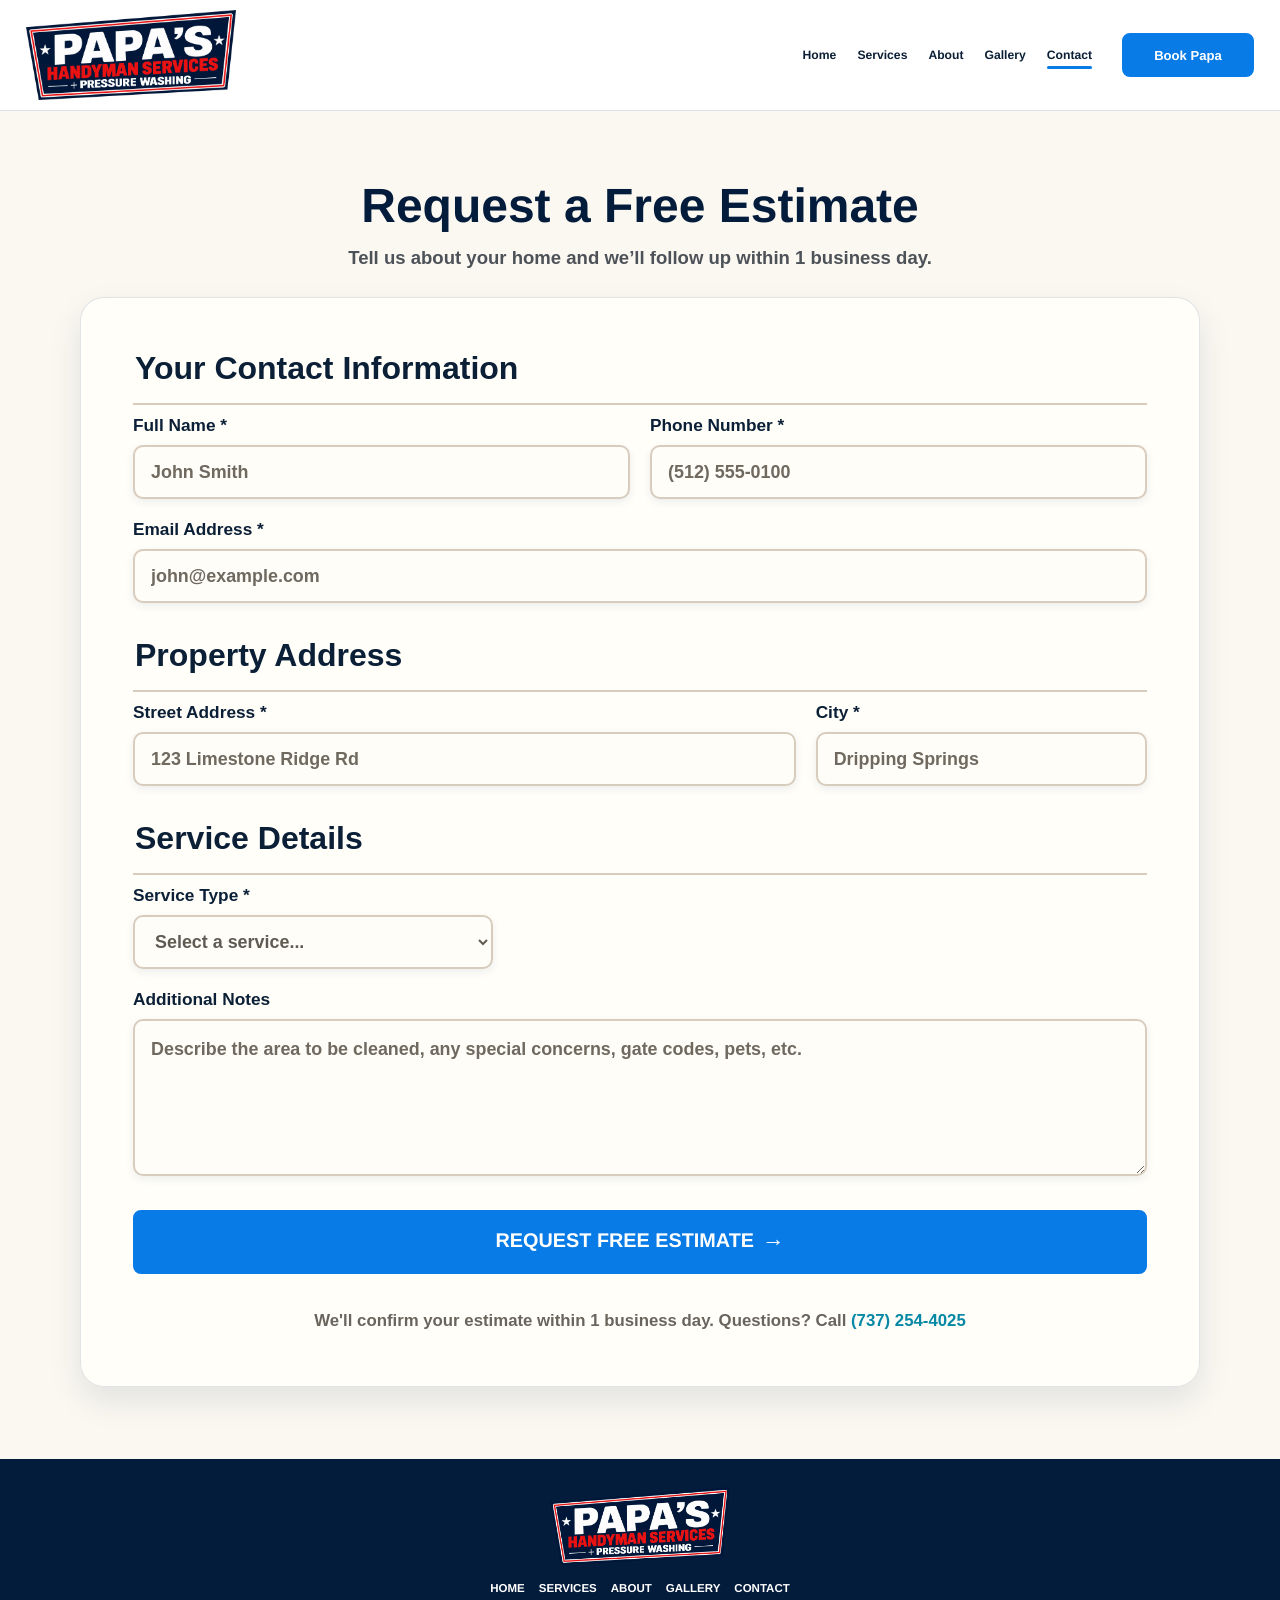
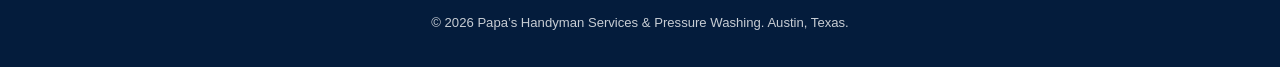
==== commit eeecff37: "Add files via upload" ====
--- a/contact.html
+++ b/contact.html
@@ -4,33 +4,28 @@
   <meta charset="utf-8" />
   <meta name="viewport" content="width=device-width, initial-scale=1" />
   <title>Request a Free Estimate | Papa's Pressure Washing Austin</title>
-  <meta name="description" content="Request a free estimate from Papa's Pressure Washing for Austin driveway cleaning, window cleaning, house washing, patios, sidewalks, and exterior cleaning." />
+  <meta name="description" content="Request a free estimate from Papa's Pressure Washing for Austin driveway cleaning, house washing, patios, sidewalks, and exterior cleaning." />
   <link rel="stylesheet" href="styles.css" />
 </head>
 <body class="contact-page">
   <a class="skip-link" href="#main">Skip to content</a>
 
   <header class="site-header" id="top">
-    <a class="brand" href="index.html#top" aria-label="Papa's Pressure Washing home">
-      <img src="assets/logo-high-res.png" alt="Papa's Pressure Washing logo" />
+    <a class="brand" href="index.html#top" aria-label="Papa's Handyman Services home">
+      <img src="assets/papa-logo.png" alt="Papa's Handyman Services and Pressure Washing logo" />
     </a>
 
     <nav class="main-nav" aria-label="Main navigation">
       <a href="index.html#top">Home</a>
       <a href="services.html">Services</a>
-      <a href="index.html#before-after">Before &amp; After</a>
-      <a href="index.html#why-papa">About Papa</a>
-      <a href="index.html#why-papa">Reviews</a>
+      <a href="index.html#why-papa">About</a>
+      <a href="index.html#before-after">Gallery</a>
       <a href="contact.html" aria-current="page">Contact</a>
     </nav>
 
     <div class="header-actions" aria-label="Contact actions">
-      <a class="phone-pill" href="tel:7372544025" data-phone-link>
-        <span aria-hidden="true">☎</span>
-        <span>(737) 254-4025</span>
-      </a>
       <a class="btn btn-primary" href="#estimate-form">
-        <span>Book Now</span>
+        <span>Book Papa</span>
       </a>
     </div>
 
@@ -43,7 +38,7 @@
     <div class="mobile-menu-backdrop" data-menu-backdrop hidden></div>
     <aside class="mobile-menu" id="mobile-menu" aria-label="Mobile navigation" hidden>
       <div class="mobile-menu-header">
-        <img src="assets/logo-high-res.png" alt="Papa's Pressure Washing logo" />
+        <img src="assets/papa-logo.png" alt="Papa's Handyman Services and Pressure Washing logo" />
         <button class="menu-close" type="button" aria-label="Close mobile menu" data-menu-close>
           <span aria-hidden="true">×</span>
         </button>
@@ -51,13 +46,12 @@
       <nav class="mobile-menu-nav" aria-label="Mobile main navigation">
         <a href="index.html#top">Home</a>
         <a href="services.html">Services</a>
-        <a href="index.html#before-after">Before &amp; After</a>
-        <a href="index.html#why-papa">About Papa</a>
-        <a href="index.html#why-papa">Reviews</a>
+        <a href="index.html#why-papa">About</a>
+        <a href="index.html#before-after">Gallery</a>
         <a href="contact.html" aria-current="page">Contact</a>
       </nav>
       <div class="mobile-menu-actions">
-        <a class="btn btn-primary" href="#estimate-form">Schedule Your Cleaning</a>
+        <a class="btn btn-primary" href="#estimate-form">Book Papa</a>
         <a class="btn btn-secondary" href="tel:7372544025" data-phone-link>Call Papa Now</a>
       </div>
     </aside>
@@ -70,11 +64,11 @@
         <p>Tell us about your home and we’ll follow up within 1 business day.</p>
       </div>
 
-      <div class="estimate-card">
-        <form id="estimate-form" class="estimate-form" name="contact" method="POST" data-netlify="true" netlify-honeypot="bot-field" action="/thank-you.html">
-          <input type="hidden" name="form-name" value="contact" />
-          <p class="form-hidden">
-            <label>Do not fill this out if you are human: <input name="bot-field" /></label>
+      <div class="estimate-card" id="estimate-form">
+        <form name="contact" method="POST" action="/thank-you.html" data-netlify="true" netlify-honeypot="bot-field">
+          <input type="hidden" name="form-name" value="contact">
+          <p class="hidden">
+            <label>Don’t fill this out: <input name="bot-field"></label>
           </p>
 
           <fieldset>
@@ -116,7 +110,6 @@
               <select name="service-type" required>
                 <option value="" selected disabled>Select a service...</option>
                 <option value="Driveway & Concrete Cleaning">Driveway &amp; Concrete Cleaning</option>
-                <option value="Window Cleaning">Window Cleaning</option>
                 <option value="House Washing">House Washing</option>
                 <option value="Deck & Patio Cleaning">Deck &amp; Patio Cleaning</option>
                 <option value="Sidewalk Cleaning">Sidewalk Cleaning</option>
@@ -126,11 +119,11 @@
 
             <label>
               <span>Additional Notes</span>
-              <textarea name="additional-notes" rows="5" placeholder="Describe the area to be cleaned, any special concerns, gate codes, pets, etc."></textarea>
+              <textarea name="notes" rows="5" placeholder="Describe the area to be cleaned, any special concerns, gate codes, pets, etc."></textarea>
             </label>
           </fieldset>
 
-          <button class="btn btn-primary estimate-submit" type="submit">Request Free Estimate</button>
+          <button type="submit">Request Free Estimate</button>
           <p class="estimate-footnote">We'll confirm your estimate within 1 business day. Questions? Call <a href="tel:7372544025" data-phone-link>(737) 254-4025</a></p>
         </form>
       </div>
@@ -138,17 +131,17 @@
   </main>
 
   <footer class="site-footer">
-    <a class="footer-brand" href="index.html#top" aria-label="Papa's Pressure Washing home">
-      <img src="assets/logo-high-res.png" alt="Papa's Pressure Washing logo" />
+    <a class="footer-brand" href="index.html#top" aria-label="Papa's Handyman Services home">
+      <img src="assets/papa-logo.png" alt="Papa's Handyman Services and Pressure Washing logo" />
     </a>
     <nav aria-label="Footer navigation">
       <a href="index.html#top">Home</a>
       <a href="services.html">Services</a>
-      <a href="index.html#before-after">Before &amp; After</a>
-      <a href="index.html#why-papa">About Papa</a>
+      <a href="index.html#why-papa">About</a>
+      <a href="index.html#before-after">Gallery</a>
       <a href="contact.html">Contact</a>
     </nav>
-    <p>© <span id="year"></span> Papa’s Pressure Washing. Austin, Texas.</p>
+    <p>© <span id="year"></span> Papa’s Handyman Services &amp; Pressure Washing. Austin, Texas.</p>
   </footer>
 
   <div class="mobile-cta" aria-label="Quick contact actions">
--- a/styles.css
+++ b/styles.css
@@ -116,14 +116,13 @@
 }
 
 .site-header {
-  position: sticky;
-  top: 0;
-  z-index: 100;
+  position: relative;
+  z-index: 200;
   display: flex;
   align-items: center;
   justify-content: space-between;
-  min-height: 82px;
-  padding: 10px 16px;
+  min-height: 76px;
+  padding: 8px 16px;
   border-bottom: 1px solid var(--line);
   background: rgba(255, 255, 255, 0.94);
   backdrop-filter: blur(16px);
@@ -139,8 +138,7 @@
 .brand img {
   width: auto;
   height: auto;
-  max-width: 104px;
-  border-radius: var(--radius);
+  max-width: 128px;
   background: transparent;
   object-fit: contain;
 }
@@ -155,7 +153,6 @@
   gap: 20px;
   font-size: 0.8rem;
   font-weight: 900;
-  text-transform: uppercase;
   text-rendering: geometricPrecision;
 }
 
@@ -280,22 +277,22 @@
 .menu-toggle {
   display: inline-grid;
   place-items: center;
-  gap: 5px;
-  width: 48px;
-  height: 48px;
+  gap: 6px;
+  width: 44px;
+  height: 44px;
   margin-left: auto;
-  border: 2px solid var(--blue);
-  border-radius: var(--radius);
+  border: 0;
+  border-radius: 0;
   color: var(--navy);
-  background: var(--white);
+  background: transparent;
   cursor: pointer;
-  box-shadow: 0 8px 18px rgba(8, 42, 87, 0.1);
+  box-shadow: none;
 }
 
 .menu-toggle span {
   display: block;
-  width: 22px;
-  height: 3px;
+  width: 28px;
+  height: 4px;
   border-radius: 99px;
   background: var(--navy);
 }
@@ -344,7 +341,7 @@
 .mobile-menu-header img {
   width: auto;
   height: auto;
-  max-width: 128px;
+  max-width: 190px;
   object-fit: contain;
 }
 
@@ -618,16 +615,42 @@
   width: 100%;
   overflow: hidden;
   border-radius: var(--radius);
-  aspect-ratio: 3 / 2;
+  aspect-ratio: 4 / 5;
   background: var(--sky);
 }
 
-.hero-composition {
+.hero-background,
+.hero-papa {
   position: absolute;
+  display: block;
+}
+
+.hero-background {
   inset: 0;
   width: 100%;
   height: 100%;
   object-fit: cover;
+  object-position: 55% center;
+}
+
+.hero-visual::after {
+  position: absolute;
+  inset: 0;
+  z-index: 1;
+  background: linear-gradient(90deg, rgba(255, 255, 255, 0.68) 0, rgba(255, 255, 255, 0.08) 42%, rgba(255, 255, 255, 0) 70%);
+  content: "";
+}
+
+.hero-papa {
+  right: -11%;
+  bottom: -4%;
+  z-index: 2;
+  width: 92%;
+  height: auto;
+  max-height: 96%;
+  object-fit: contain;
+  object-position: right bottom;
+  filter: drop-shadow(0 16px 16px rgba(4, 28, 60, 0.18));
 }
 
 .compare-card,
@@ -1022,8 +1045,7 @@
 .footer-brand img {
   width: auto;
   height: auto;
-  max-width: 84px;
-  border-radius: var(--radius);
+  max-width: 180px;
   background: transparent;
   object-fit: contain;
 }
@@ -1152,16 +1174,16 @@
   padding: clamp(22px, 5vw, 52px);
 }
 
-.estimate-form {
+.estimate-card form {
   display: grid;
   gap: 34px;
 }
 
-.form-hidden {
+.hidden {
   display: none;
 }
 
-.estimate-form fieldset {
+.estimate-card form fieldset {
   display: grid;
   gap: 20px;
   margin: 0;
@@ -1169,7 +1191,7 @@
   border: 0;
 }
 
-.estimate-form legend {
+.estimate-card form legend {
   width: 100%;
   margin-bottom: 10px;
   padding-bottom: 16px;
@@ -1179,7 +1201,7 @@
   font-weight: 900;
 }
 
-.estimate-form label {
+.estimate-card form label {
   display: grid;
   gap: 9px;
   color: var(--ink);
@@ -1187,9 +1209,9 @@
   font-weight: 900;
 }
 
-.estimate-form input,
-.estimate-form select,
-.estimate-form textarea {
+.estimate-card form input,
+.estimate-card form select,
+.estimate-card form textarea {
   width: 100%;
   border: 2px solid #d8ccbd;
   border-radius: 10px;
@@ -1202,32 +1224,32 @@
   line-height: 1.35;
 }
 
-.estimate-form input,
-.estimate-form select {
+.estimate-card form input,
+.estimate-card form select {
   min-height: 54px;
   padding: 12px 16px;
 }
 
-.estimate-form textarea {
+.estimate-card form textarea {
   min-height: 132px;
   padding: 16px;
   resize: vertical;
 }
 
-.estimate-form select {
+.estimate-card form select {
   color: #5f5b53;
   cursor: pointer;
 }
 
-.estimate-form input::placeholder,
-.estimate-form textarea::placeholder {
+.estimate-card form input::placeholder,
+.estimate-card form textarea::placeholder {
   color: #6f695f;
   opacity: 1;
 }
 
-.estimate-form input:focus,
-.estimate-form select:focus,
-.estimate-form textarea:focus {
+.estimate-card form input:focus,
+.estimate-card form select:focus,
+.estimate-card form textarea:focus {
   outline: 3px solid rgba(8, 123, 231, 0.18);
   border-color: var(--blue);
 }
@@ -1241,24 +1263,45 @@
   max-width: 360px;
 }
 
-.estimate-submit {
+.estimate-card form button[type="submit"] {
+  display: inline-flex;
+  align-items: center;
+  justify-content: center;
+  gap: 8px;
   width: 100%;
   min-height: 64px;
+  padding: 13px 18px;
+  border: 2px solid var(--blue);
+  border-radius: var(--radius);
+  color: var(--white);
   border-color: var(--blue);
   background: var(--blue);
   font-size: clamp(1rem, 3vw, 1.24rem);
-}
-
-.estimate-submit::after {
+  font-weight: 900;
+  line-height: 1;
+  text-align: center;
+  text-decoration: none;
+  text-transform: uppercase;
+  white-space: nowrap;
+  cursor: pointer;
+  -webkit-font-smoothing: antialiased;
+  -moz-osx-font-smoothing: grayscale;
+  text-rendering: geometricPrecision;
+  transition: transform 160ms ease, box-shadow 160ms ease, background 160ms ease;
+}
+
+.estimate-card form button[type="submit"]::after {
   content: "→";
   font-size: 1.4rem;
   line-height: 0;
 }
 
-.estimate-submit:hover,
-.estimate-submit:focus-visible {
+.estimate-card form button[type="submit"]:hover,
+.estimate-card form button[type="submit"]:focus-visible {
   background: var(--blue-dark);
   border-color: var(--blue-dark);
+  transform: translateY(-2px);
+  box-shadow: var(--shadow-soft);
 }
 
 .estimate-footnote {
@@ -1512,6 +1555,7 @@
 @media (min-width: 900px) {
   .site-header {
     position: absolute;
+    top: 0;
     right: 0;
     left: 0;
     min-height: 0;
@@ -1532,56 +1576,55 @@
   .brand img {
     width: auto;
     height: auto;
-    max-width: 180px;
+    max-width: 260px;
     object-fit: contain;
   }
 
   .main-nav {
     display: flex;
-    gap: 21px;
-    margin-left: 10px;
-    padding-top: 22px;
-    font-size: 0.76rem;
+    gap: 24px;
+    margin-left: auto;
+    padding-top: 20px;
+    font-size: 0.9rem;
   }
 
   .hero {
     display: block;
-    min-height: 720px;
+    min-height: 780px;
     padding: 0 0 44px;
     background: var(--white);
   }
 
   .hero-copy {
-    width: 44%;
-    max-width: 520px;
+    width: 46%;
+    max-width: 590px;
     margin: 0;
-    padding-top: 184px;
-    margin-left: 32px;
-    text-align: center;
+    padding-top: 225px;
+    margin-left: 42px;
+    text-align: left;
   }
 
   h1 {
-    max-width: 520px;
-    font-size: 3.85rem;
+    max-width: 590px;
+    font-size: 4.45rem;
     line-height: 0.88;
   }
 
   .headline-blue {
-    font-size: 0.96em;
+    font-size: 1.08em;
   }
 
   .hero-subheadline {
-    max-width: 440px;
+    max-width: 555px;
     margin-top: 18px;
-    font-size: 1.02rem;
+    margin-left: 0;
+    font-size: 1.08rem;
     line-height: 1.48;
   }
 
   .hero-actions {
-    max-width: 452px;
-    margin-top: 28px;
-    margin-right: auto;
-    margin-left: 30px;
+    max-width: 470px;
+    margin: 28px 0 0;
     gap: 16px;
   }
 
@@ -1592,19 +1635,28 @@
   }
 
   .hero-proof {
-    max-width: 520px;
+    max-width: 590px;
     margin-top: 26px;
     margin-right: auto;
     margin-left: 0;
-    gap: 14px;
+    gap: 0;
   }
 
   .proof-item {
     justify-content: center;
     min-height: 44px;
+    padding: 0 14px;
     font-size: 0.72rem;
     line-height: 1.18;
     text-align: left;
+  }
+
+  .proof-item:first-child {
+    padding-left: 0;
+  }
+
+  .proof-item + .proof-item {
+    border-left: 1px solid rgba(8, 42, 87, 0.22);
   }
 
   .proof-icon {
@@ -1636,9 +1688,22 @@
     pointer-events: none;
   }
 
-  .hero-composition {
-    object-fit: contain;
-    object-position: center right;
+  .hero-background {
+    object-fit: cover;
+    object-position: center;
+  }
+
+  .hero-visual::after {
+    background: linear-gradient(90deg, #ffffff 0, rgba(255, 255, 255, 0.98) 24%, rgba(255, 255, 255, 0.8) 38%, rgba(255, 255, 255, 0.12) 61%, rgba(255, 255, 255, 0) 76%);
+  }
+
+  .hero-papa {
+    right: 2%;
+    bottom: -5%;
+    width: auto;
+    height: 88%;
+    max-width: 54%;
+    max-height: none;
   }
 
   .steps {
@@ -1680,6 +1745,7 @@
   .contact-page .site-header,
   .thank-you-page .site-header {
     position: sticky;
+    top: 0;
     min-height: 82px;
     padding: 10px 26px;
     border-bottom: 1px solid var(--line);
@@ -1691,7 +1757,7 @@
   .services-page .brand img,
   .contact-page .brand img,
   .thank-you-page .brand img {
-    max-width: 150px;
+    max-width: 210px;
   }
 
   .services-page .main-nav,
@@ -1724,7 +1790,7 @@
     align-items: center;
     gap: 14px;
     padding-top: 7px;
-    margin-left: auto;
+    margin-left: 30px;
   }
 
   .header-actions .btn,
@@ -1734,8 +1800,13 @@
     font-size: 0.82rem;
   }
 
+  .header-actions .btn {
+    min-width: 132px;
+    text-transform: none;
+  }
+
   h1 {
-    font-size: 3.95rem;
+    font-size: 4.75rem;
   }
 
   h2 {
@@ -1743,8 +1814,8 @@
   }
 
   .main-nav {
-    gap: 14px;
-    font-size: 0.7rem;
+    gap: 18px;
+    font-size: 0.84rem;
   }
 
   .header-actions .btn,
@@ -1755,8 +1826,11 @@
   }
 
   .before-after-grid,
-  .trust-grid,
   .service-grid {
+    grid-template-columns: repeat(3, minmax(0, 1fr));
+  }
+
+  .trust-grid {
     grid-template-columns: repeat(4, minmax(0, 1fr));
   }
 
@@ -1770,8 +1844,8 @@
   }
 
   .hero-copy {
-    max-width: 520px;
-    margin-left: 48px;
+    max-width: 590px;
+    margin-left: 54px;
   }
 }
 
@@ -1794,7 +1868,7 @@
   }
 
   .hero {
-    min-height: 720px;
+    min-height: 780px;
   }
 
   .hero-visual {
@@ -1803,7 +1877,7 @@
   }
 
   .hero-copy {
-    margin-left: max(58px, calc((100vw - 1240px) / 2 + 58px));
+    margin-left: max(64px, calc((100vw - 1320px) / 2 + 64px));
     transform: none;
   }
 }
